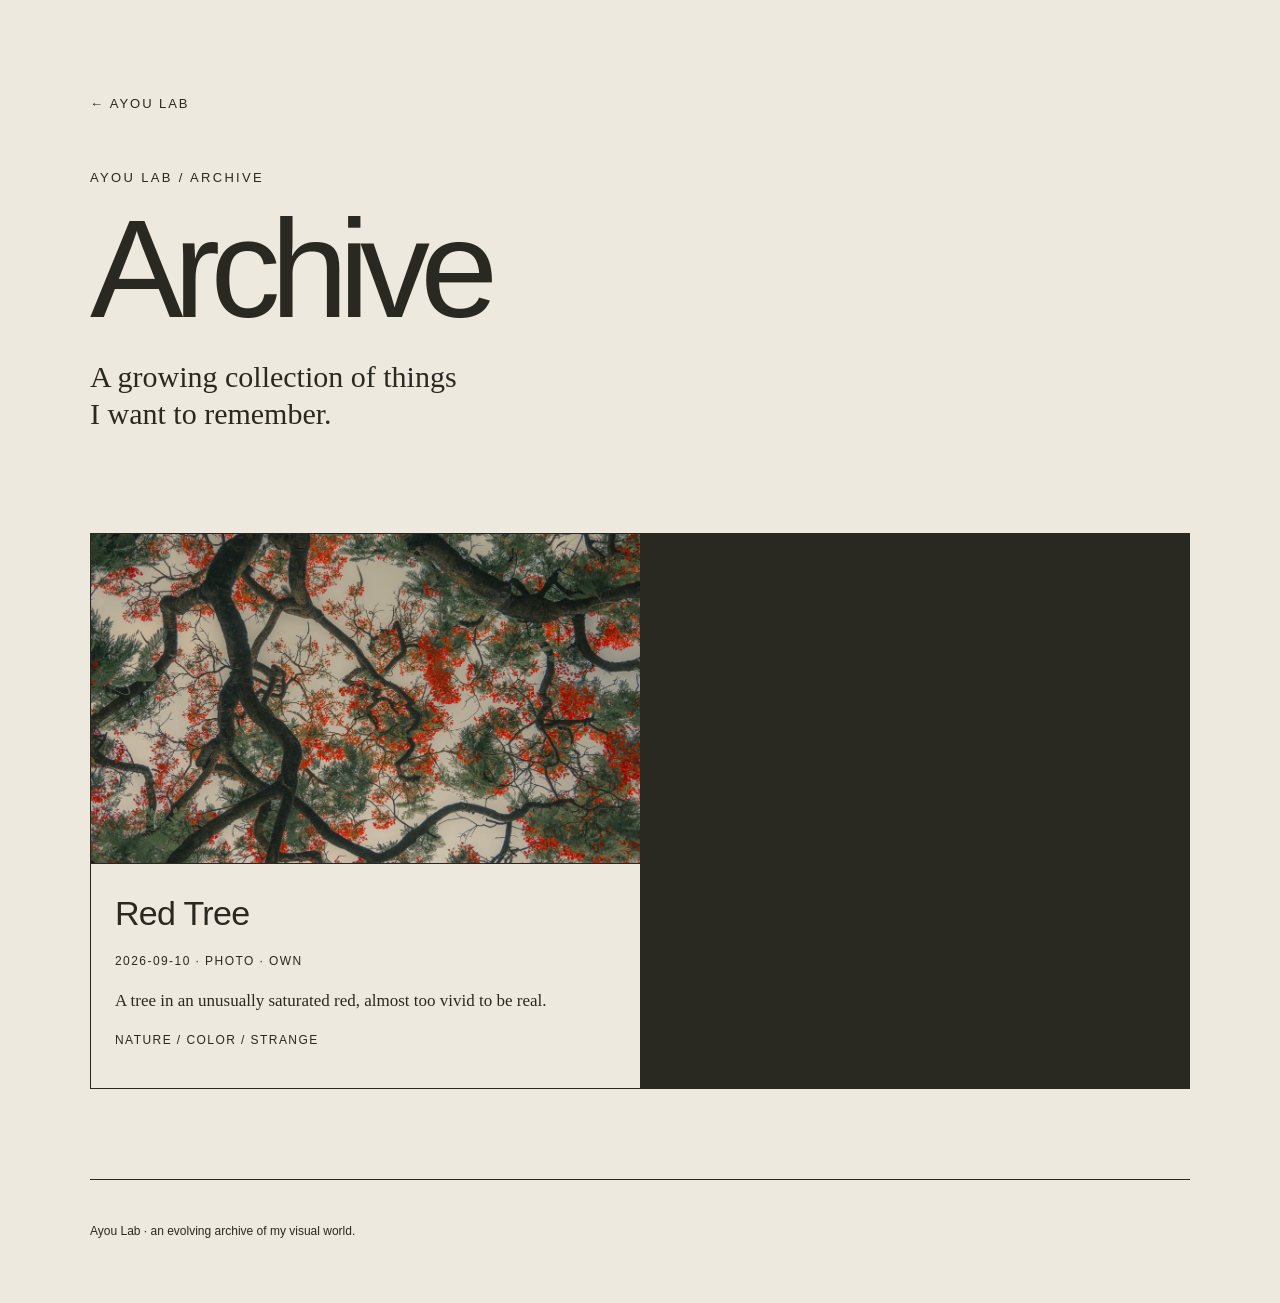
==== archive.html @ c0f069e8 "Add archive page and entries data" ====
<!DOCTYPE html>
<html lang="zh-CN">
<head>
    <meta charset="UTF-8">
    <meta name="viewport" content="width=device-width, initial-scale=1.0">
    <title>Ayou Lab — Archive</title>
    <link rel="stylesheet" href="style.css">
</head>

<body>

    <header class="archive-header">
        <a class="back-link" href="index.html">← AYOU LAB</a>

        <p class="eyebrow">AYOU LAB / ARCHIVE</p>

        <h1>Archive</h1>

        <p class="intro">
            A growing collection of things<br>
            I want to remember.
        </p>
    </header>

    <main class="archive-main">
        <section id="archive-grid" class="archive-grid" aria-live="polite"></section>
        <p id="archive-status" class="archive-status">Loading archive…</p>
    </main>

    <footer>
        <p>Ayou Lab · an evolving archive of my visual world.</p>
    </footer>

    <script src="archive.js"></script>

</body>
</html>
---- style.css ----
* {
    box-sizing: border-box;
}

body {
    margin: 0;
    padding: 0 7vw;
    background: #eee9df;
    color: #292821;
    font-family: -apple-system, BlinkMacSystemFont, "Helvetica Neue", Arial, sans-serif;
    line-height: 1.6;
}

.hero {
    min-height: 85vh;
    display: flex;
    flex-direction: column;
    justify-content: center;
    max-width: 1100px;
    margin: 0 auto;
}

.eyebrow {
    font-size: 13px;
    letter-spacing: 0.18em;
    margin-bottom: 30px;
}

h1 {
    margin: 0;
    font-size: clamp(70px, 13vw, 180px);
    line-height: 0.85;
    letter-spacing: -0.07em;
    font-weight: 500;
}

.intro {
    margin-top: 55px;
    font-family: Georgia, "Times New Roman", serif;
    font-size: clamp(22px, 3vw, 38px);
    line-height: 1.25;
    max-width: 650px;
}

main {
    max-width: 1100px;
    margin: 0 auto;
}

.statement {
    border-top: 1px solid #292821;
    border-bottom: 1px solid #292821;
    padding: 70px 0;
    margin-bottom: 100px;
}

.statement p {
    max-width: 800px;
    font-family: Georgia, "Times New Roman", serif;
    font-size: clamp(28px, 4vw, 52px);
    line-height: 1.15;
    margin: 0;
}

.dna {
    display: grid;
    grid-template-columns: repeat(2, 1fr);
    gap: 1px;
    background: #292821;
    border: 1px solid #292821;
}

.dna-item {
    background: #eee9df;
    min-height: 280px;
    padding: 30px;
    display: flex;
    flex-direction: column;
    justify-content: space-between;
}

.dna-item:nth-child(3) {
    background: #dce4dc;
}

.dna-item:nth-child(4) {
    background: #e7dfc9;
}

.dna-item:nth-child(5) {
    background: #e7d9df;
    grid-column: span 2;
    min-height: 220px;
}

.dna-item span {
    font-size: 13px;
    letter-spacing: 0.15em;
}

.dna-item h2 {
    font-size: clamp(32px, 5vw, 65px);
    font-weight: 500;
    letter-spacing: -0.04em;
    margin: 30px 0 10px;
}

.dna-item p {
    margin: 0;
    font-family: Georgia, "Times New Roman", serif;
    font-size: 17px;
}

.enter {
    padding: 150px 0;
    text-align: center;
}

.enter > p:first-child {
    font-size: 12px;
    letter-spacing: 0.2em;
    margin-bottom: 30px;
}

.enter-link {
    display: inline-block;
    padding: 16px 26px;
    border: 1px solid #292821;
    border-radius: 0;
    background: #292821;
    color: #eee9df;
    font-size: 14px;
    letter-spacing: 0.05em;
    text-decoration: none;
    cursor: pointer;
}

.enter-link:hover {
    transform: translateY(-2px);
}

footer {
    max-width: 1100px;
    margin: 0 auto;
    padding: 30px 0 50px;
    border-top: 1px solid #292821;
    font-size: 12px;
}
.statement img {
    display: block;
    width: 70%;
    max-width: 700px;
    margin: 60px auto 0;
    opacity: 0.92;
    border-radius: 10px;
}
@media (max-width: 700px) {

    body {
        padding: 0 24px;
    }

    .hero {
        min-height: 75vh;
    }

    .dna {
        grid-template-columns: 1fr;
    }

    .dna-item:nth-child(5) {
        grid-column: span 1;
    }

}

.archive-header {
    max-width: 1100px;
    margin: 0 auto;
    padding: 90px 0 40px;
}

.back-link {
    display: inline-block;
    margin-bottom: 40px;
    color: #292821;
    text-decoration: none;
    font-size: 13px;
    letter-spacing: 0.15em;
}

.archive-header .eyebrow {
    margin-bottom: 20px;
}

.archive-header h1 {
    font-size: clamp(60px, 11vw, 140px);
}

.archive-header .intro {
    margin-top: 30px;
    font-size: clamp(20px, 3vw, 30px);
}

.archive-main {
    max-width: 1100px;
    margin: 0 auto;
    padding: 30px 0 90px;
}

.archive-grid {
    display: grid;
    grid-template-columns: repeat(2, 1fr);
    gap: 1px;
    background: #292821;
    border: 1px solid #292821;
}

.entry-card {
    background: #eee9df;
}

.entry-card img {
    display: block;
    width: 100%;
    height: auto;
    border-bottom: 1px solid #292821;
}

.entry-card-body {
    padding: 22px 24px 26px;
}

.entry-card h2 {
    margin: 0 0 12px;
    font-size: clamp(24px, 3vw, 34px);
    font-weight: 500;
    letter-spacing: -0.02em;
}

.entry-meta,
.entry-tags {
    font-size: 12px;
    letter-spacing: 0.12em;
    text-transform: uppercase;
}

.entry-note {
    font-family: Georgia, "Times New Roman", serif;
    font-size: 17px;
    line-height: 1.5;
}

.archive-status {
    font-family: Georgia, "Times New Roman", serif;
    font-size: 18px;
}

@media (max-width: 700px) {
    .archive-grid {
        grid-template-columns: 1fr;
    }
}
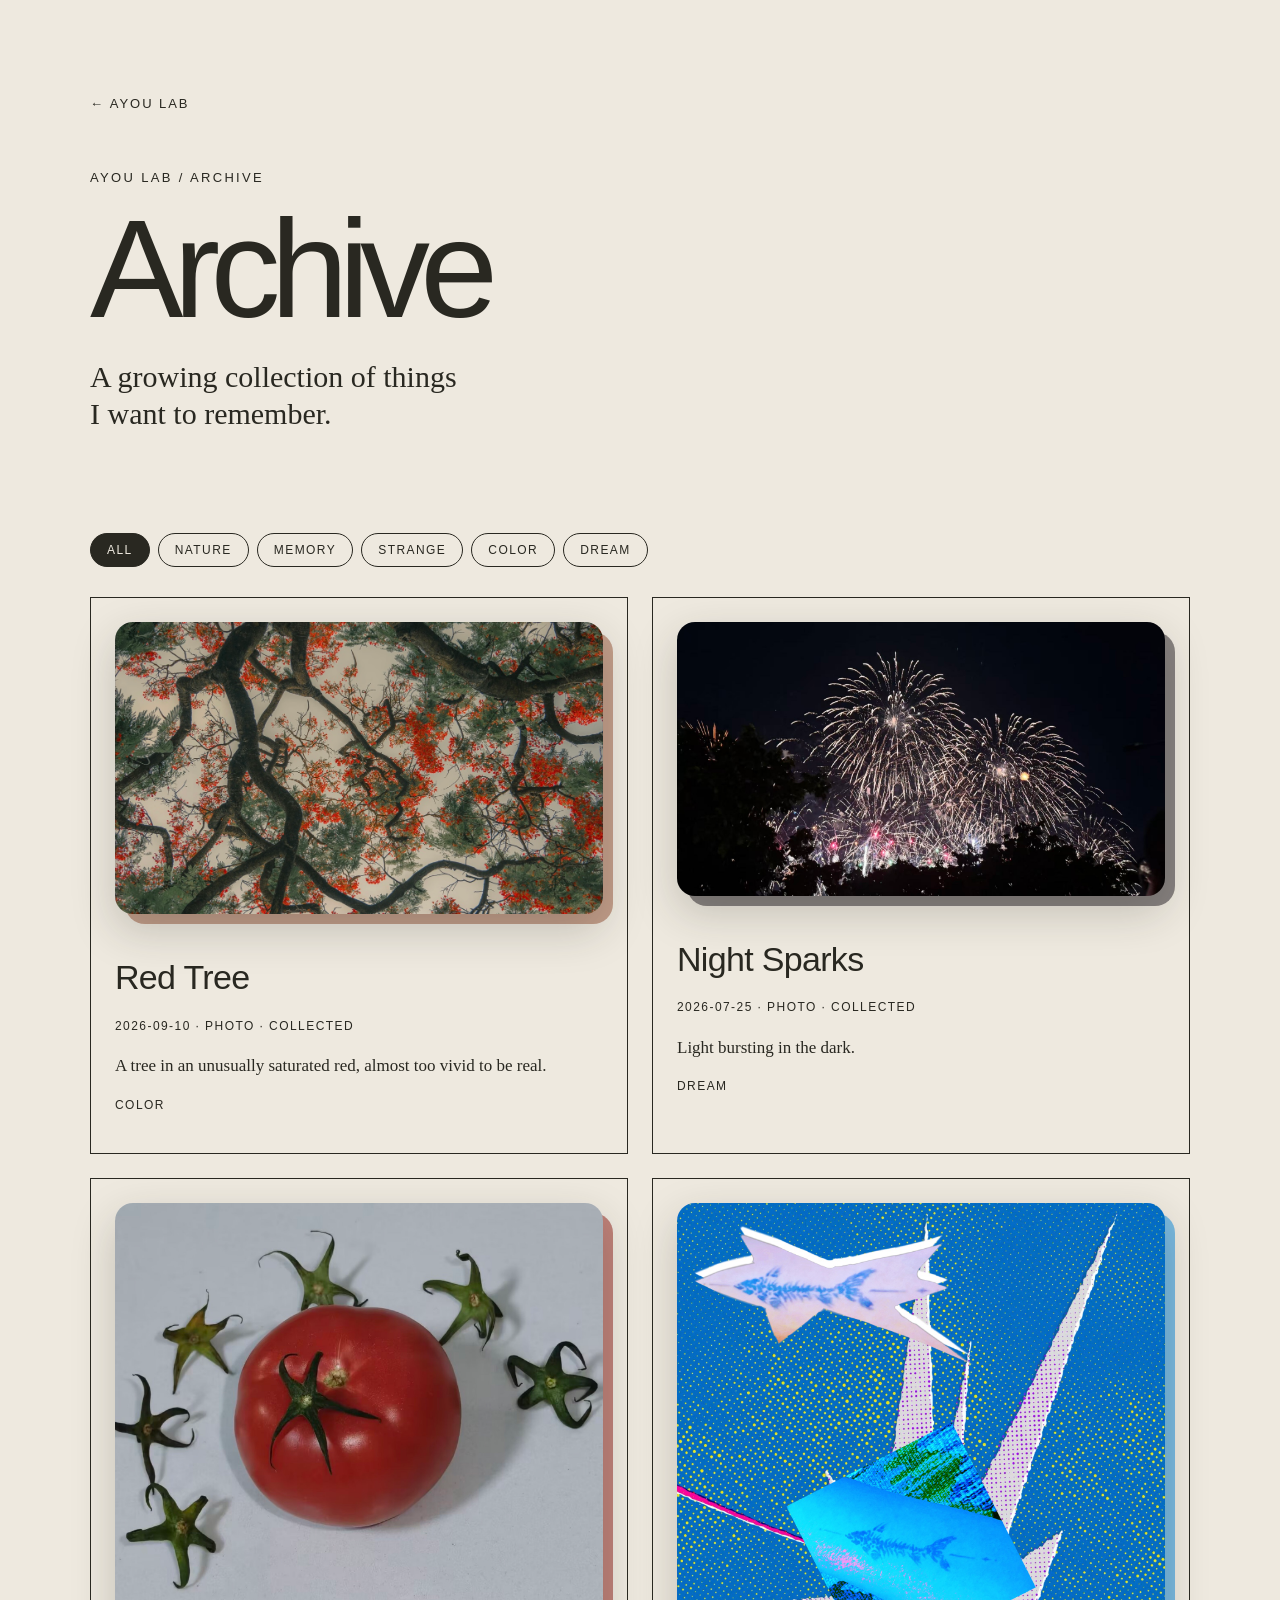
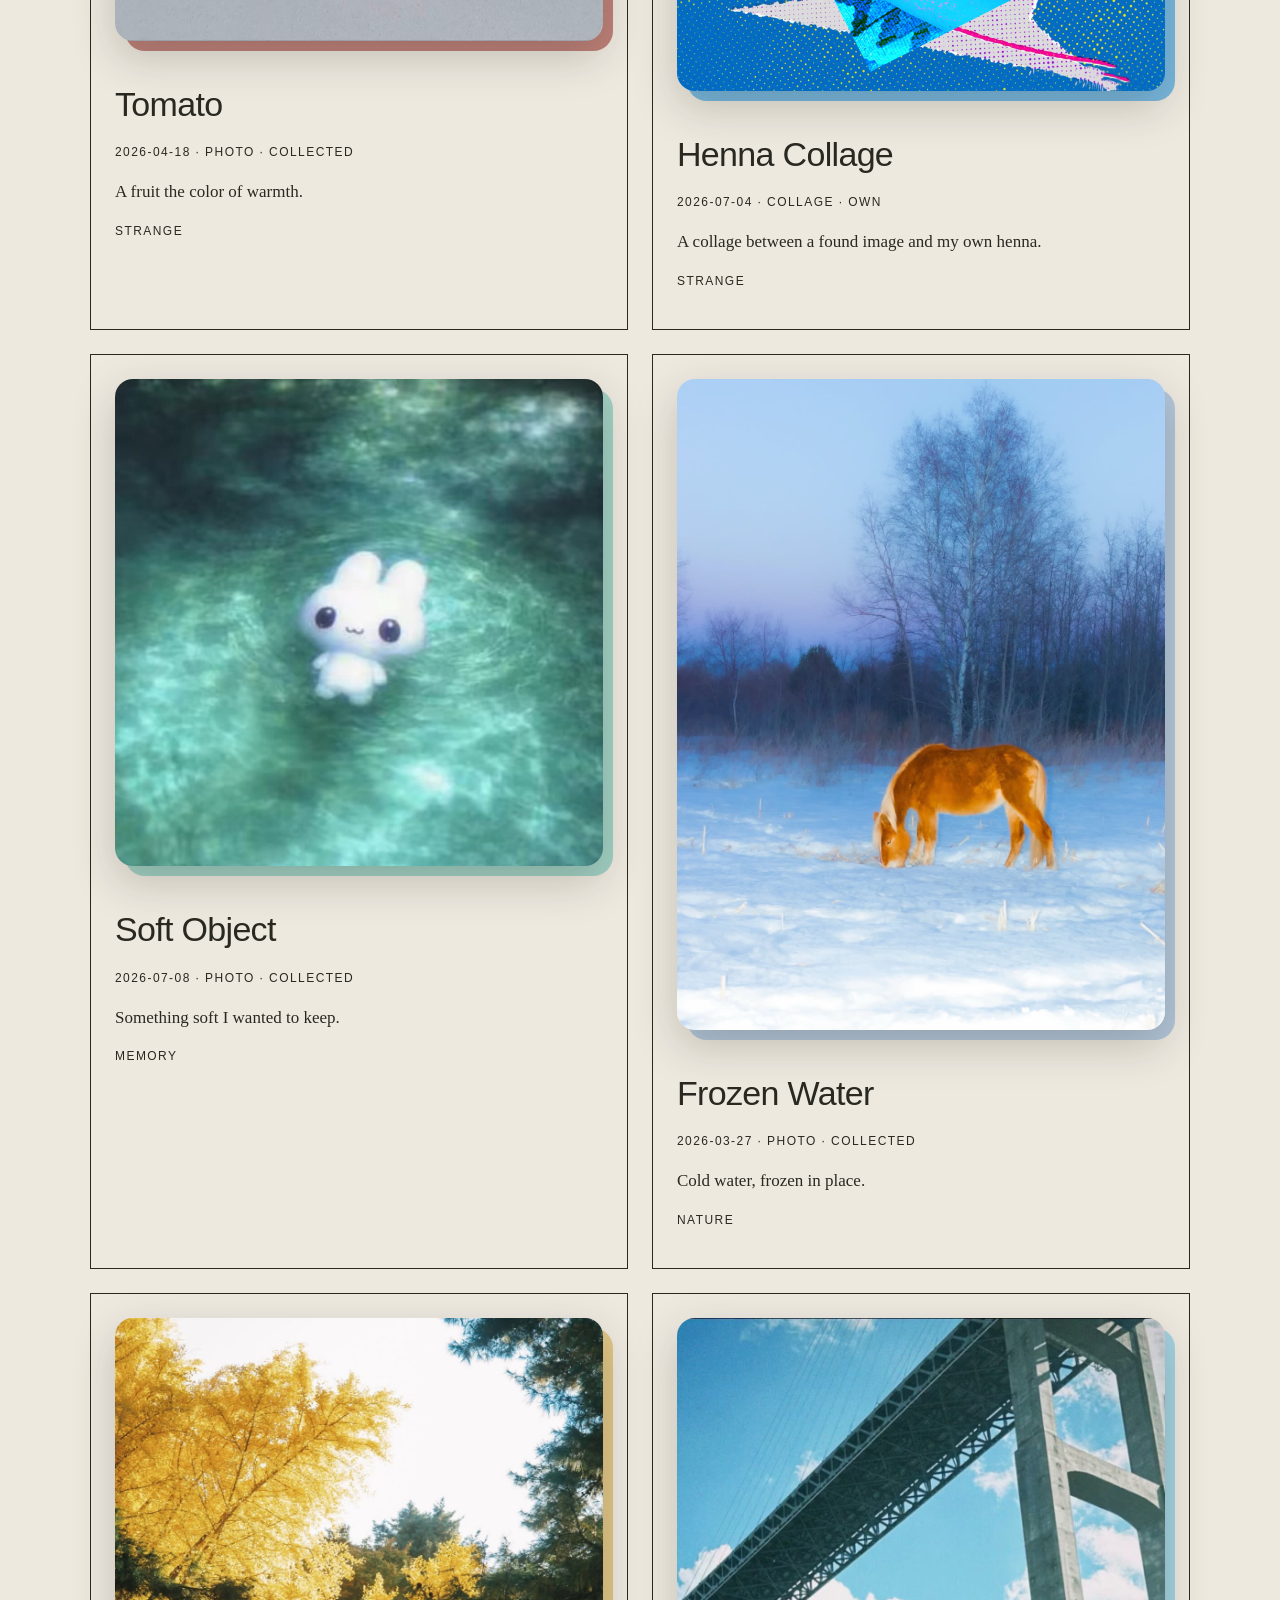
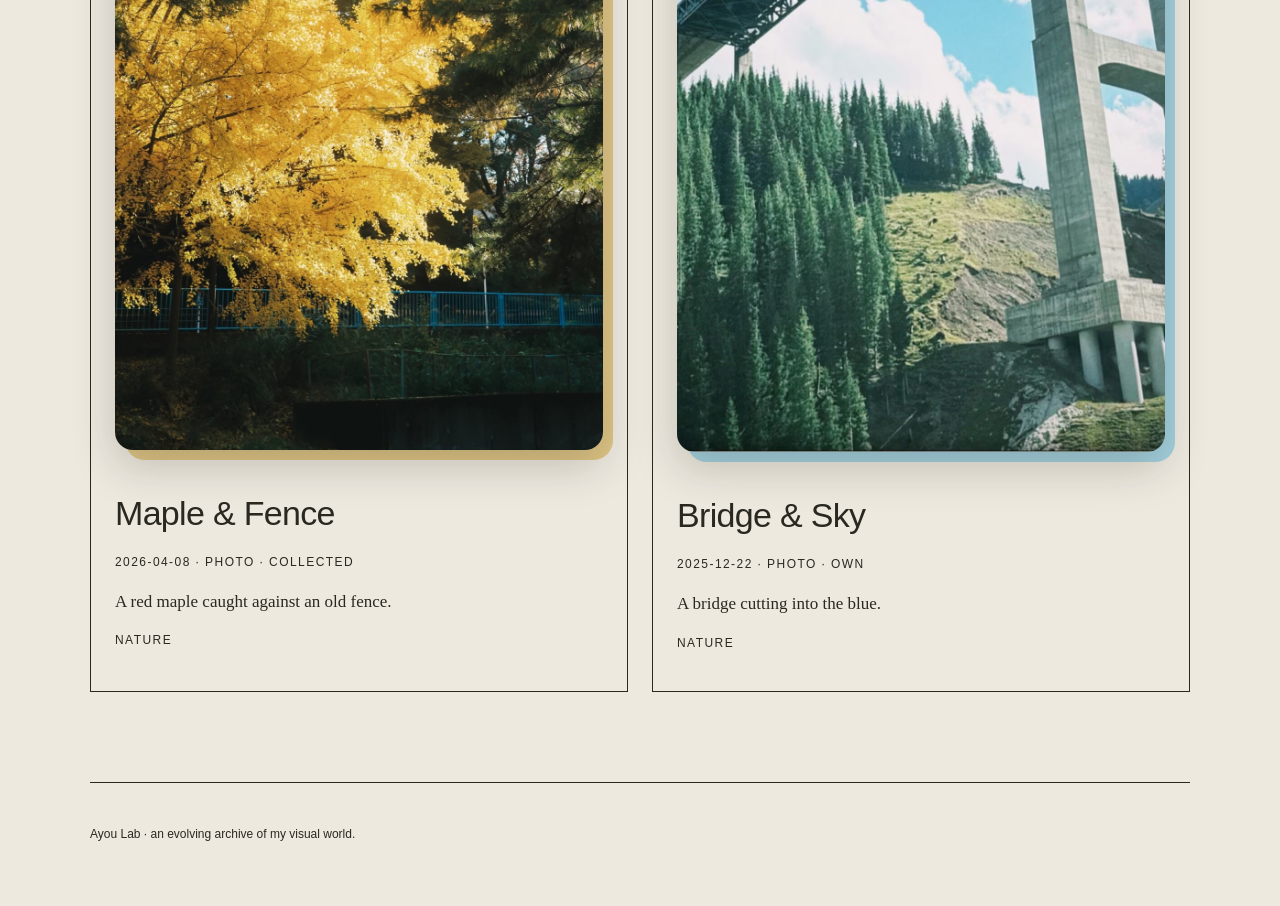
==== commit c6180dd2: "Add first archive batch with DNA filters" ====
--- a/archive.html
+++ b/archive.html
@@ -23,6 +23,15 @@
     </header>
 
     <main class="archive-main">
+        <nav class="filter-bar" aria-label="Visual DNA filters">
+            <button class="filter-btn active" data-filter="all">All</button>
+            <button class="filter-btn" data-filter="nature">Nature</button>
+            <button class="filter-btn" data-filter="memory">Memory</button>
+            <button class="filter-btn" data-filter="strange">Strange</button>
+            <button class="filter-btn" data-filter="color">Color</button>
+            <button class="filter-btn" data-filter="dream">Dream</button>
+        </nav>
+
         <section id="archive-grid" class="archive-grid" aria-live="polite"></section>
         <p id="archive-status" class="archive-status">Loading archive…</p>
     </main>
--- a/style.css
+++ b/style.css
@@ -208,27 +208,96 @@
     padding: 30px 0 90px;
 }
 
+.filter-bar {
+    display: flex;
+    flex-wrap: wrap;
+    gap: 8px;
+    margin-bottom: 30px;
+}
+
+.filter-btn {
+    padding: 9px 16px;
+    border: 1px solid #292821;
+    border-radius: 999px;
+    background: transparent;
+    color: #292821;
+    font-size: 12px;
+    letter-spacing: 0.12em;
+    text-transform: uppercase;
+    cursor: pointer;
+    transition: background 0.25s ease, color 0.25s ease;
+}
+
+.filter-btn:hover {
+    background: rgba(41, 40, 33, 0.08);
+}
+
+.filter-btn.active {
+    background: #292821;
+    color: #eee9df;
+}
+
 .archive-grid {
     display: grid;
     grid-template-columns: repeat(2, 1fr);
-    gap: 1px;
-    background: #292821;
+    gap: 24px;
+}
+
+.entry-card {
+    --accent: #b8543d;
+    background: #eee9df;
     border: 1px solid #292821;
-}
-
-.entry-card {
-    background: #eee9df;
+    transition: transform 0.35s ease, box-shadow 0.35s ease;
+}
+
+.entry-card.is-hidden {
+    display: none;
+}
+
+.entry-card:hover {
+    transform: translateY(-6px);
+    box-shadow: 0 22px 48px rgba(41, 40, 33, 0.18);
+}
+
+.entry-card-media {
+    position: relative;
+    z-index: 0;
+    margin: 24px 24px 18px;
+}
+
+.entry-card-media::before {
+    content: "";
+    position: absolute;
+    top: 10px;
+    left: 10px;
+    right: -10px;
+    bottom: -10px;
+    background: var(--accent);
+    opacity: 0.5;
+    z-index: -1;
+    border-radius: 20px;
+    transition: transform 0.35s ease;
+}
+
+.entry-card:hover .entry-card-media::before {
+    transform: translate(4px, 4px);
 }
 
 .entry-card img {
     display: block;
     width: 100%;
     height: auto;
-    border-bottom: 1px solid #292821;
+    border-radius: 18px;
+    box-shadow: 0 16px 44px rgba(41, 40, 33, 0.22);
+    transition: transform 0.5s ease;
+}
+
+.entry-card:hover img {
+    transform: scale(1.03);
 }
 
 .entry-card-body {
-    padding: 22px 24px 26px;
+    padding: 18px 24px 26px;
 }
 
 .entry-card h2 {
